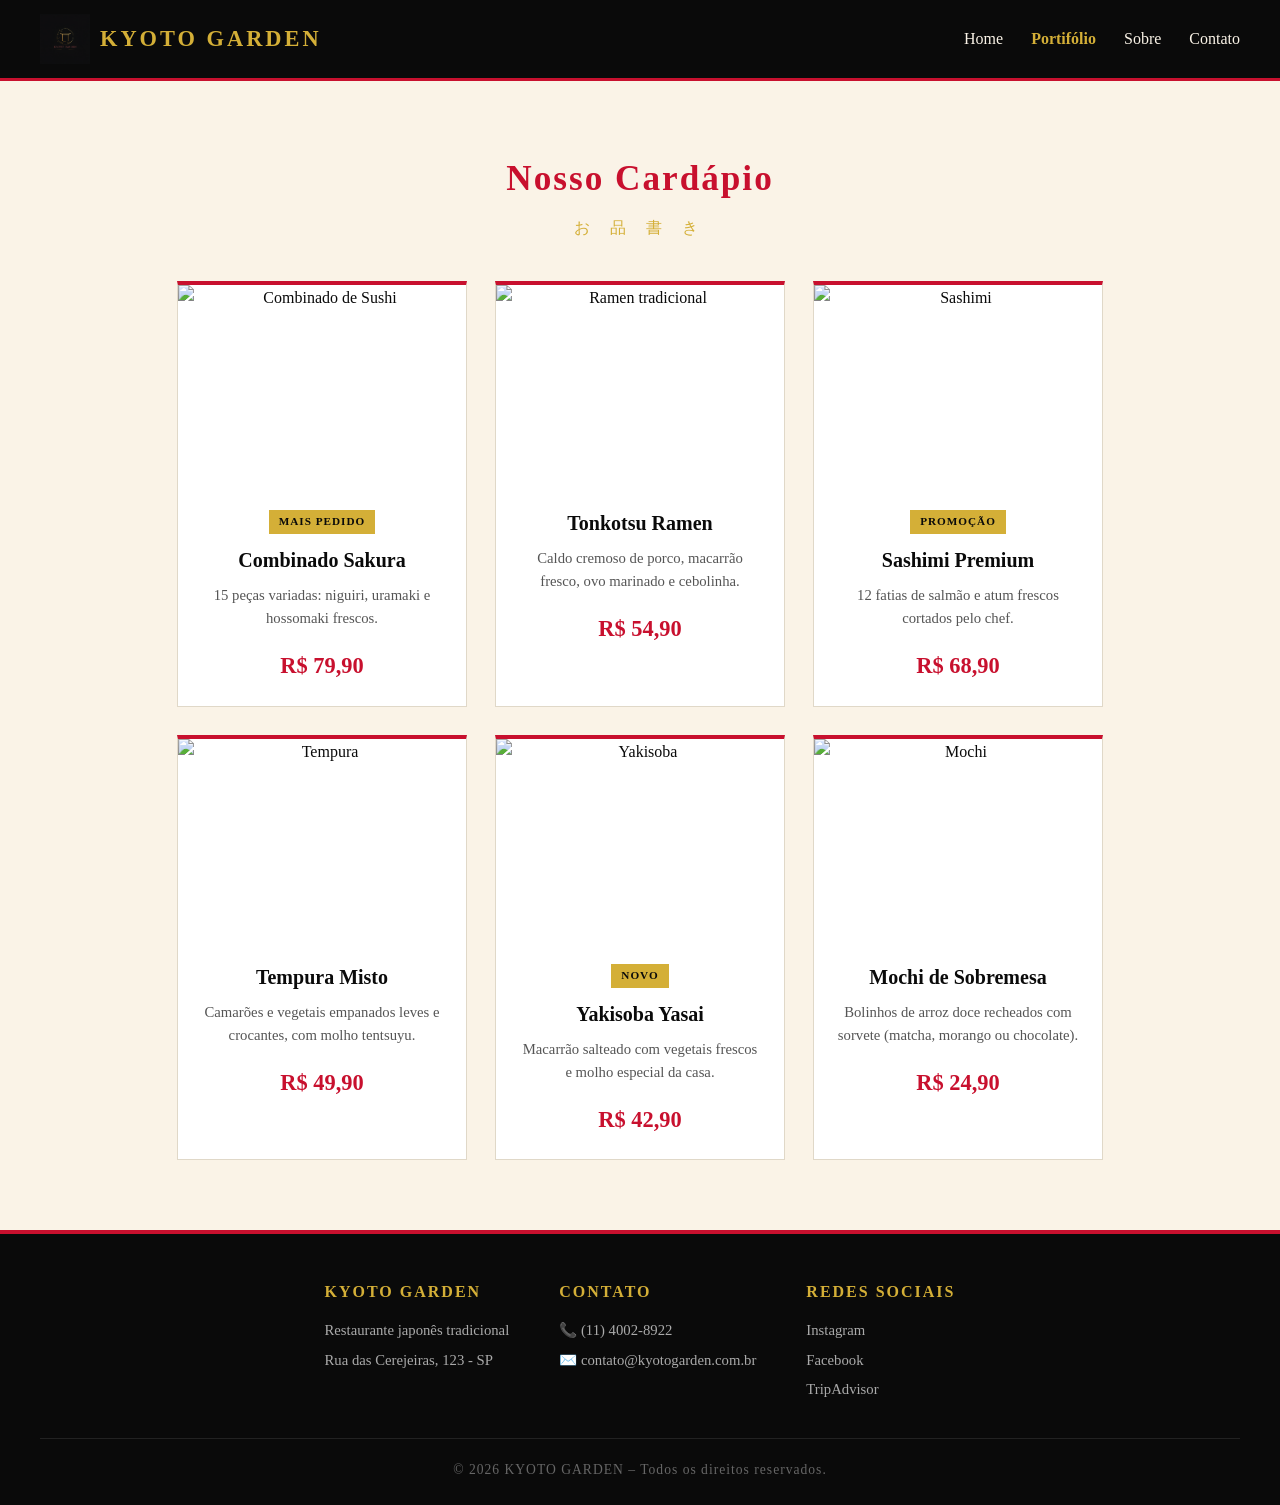
==== pages/portifolio.html @ 2eb0623e "feat: criar página portifólio com cardápio de pratos Página de cardápio com 6 cards de pratos típico" ====
<!DOCTYPE html>
<html lang="pt-BR">
<head>
  <meta charset="UTF-8" />
  <meta name="viewport" content="width=device-width, initial-scale=1.0" />
  <title>Cardápio - Kyoto Garden</title>
  <link rel="icon" href="../src/assets/img/logo.png" />
  <link rel="stylesheet" href="../src/css/estilo.css" />
</head>
<body>

  <nav>
    <a href="../index.html" class="logo">
      <img src="../src/assets/img/logo.png" alt="Kyoto Garden" />
      <span>KYOTO GARDEN</span>
    </a>
    <ul>
      <li><a href="../index.html">Home</a></li>
      <li><a href="portifolio.html">Portifólio</a></li>
      <li><a href="sobre.html">Sobre</a></li>
      <li><a href="contato.html">Contato</a></li>
    </ul>
  </nav>

  <main>
    <section>
      <h2>Nosso Cardápio</h2>
      <span class="kanji-titulo">お 品 書 き</span>
      <div class="cards">

        <div class="card">
          <img src="https://images.unsplash.com/photo-1579871494447-9811cf80d66c?w=600&h=400&fit=crop" alt="Combinado de Sushi" />
          <div class="card-conteudo">
            <span class="tag-promo">MAIS PEDIDO</span>
            <h3>Combinado Sakura</h3>
            <p class="descricao">15 peças variadas: niguiri, uramaki e hossomaki frescos.</p>
            <p class="preco">R$ 79,90</p>
          </div>
        </div>

        <div class="card">
          <img src="https://images.unsplash.com/photo-1569718212165-3a8278d5f624?w=600&h=400&fit=crop" alt="Ramen tradicional" />
          <div class="card-conteudo">
            <h3>Tonkotsu Ramen</h3>
            <p class="descricao">Caldo cremoso de porco, macarrão fresco, ovo marinado e cebolinha.</p>
            <p class="preco">R$ 54,90</p>
          </div>
        </div>

        <div class="card">
          <img src="https://images.unsplash.com/photo-1615361200141-f45040f367be?w=600&h=400&fit=crop" alt="Sashimi" />
          <div class="card-conteudo">
            <span class="tag-promo">PROMOÇÃO</span>
            <h3>Sashimi Premium</h3>
            <p class="descricao">12 fatias de salmão e atum frescos cortados pelo chef.</p>
            <p class="preco">R$ 68,90</p>
          </div>
        </div>

        <div class="card">
          <img src="https://images.unsplash.com/photo-1606491956689-2ea866880c84?w=600&h=400&fit=crop" alt="Tempura" />
          <div class="card-conteudo">
            <h3>Tempura Misto</h3>
            <p class="descricao">Camarões e vegetais empanados leves e crocantes, com molho tentsuyu.</p>
            <p class="preco">R$ 49,90</p>
          </div>
        </div>

        <div class="card">
          <img src="https://images.unsplash.com/photo-1632709810780-b5a4343cebcc?w=600&h=400&fit=crop" alt="Yakisoba" />
          <div class="card-conteudo">
            <span class="tag-promo">NOVO</span>
            <h3>Yakisoba Yasai</h3>
            <p class="descricao">Macarrão salteado com vegetais frescos e molho especial da casa.</p>
            <p class="preco">R$ 42,90</p>
          </div>
        </div>

        <div class="card">
          <img src="https://images.unsplash.com/photo-1631206753348-db44968fd440?w=600&h=400&fit=crop" alt="Mochi" />
          <div class="card-conteudo">
            <h3>Mochi de Sobremesa</h3>
            <p class="descricao">Bolinhos de arroz doce recheados com sorvete (matcha, morango ou chocolate).</p>
            <p class="preco">R$ 24,90</p>
          </div>
        </div>

      </div>
    </section>
  </main>

  <footer>
    <div class="footer-grid">
      <div class="footer-col">
        <h4>Kyoto Garden</h4>
        <p>Restaurante japonês tradicional</p>
        <p>Rua das Cerejeiras, 123 - SP</p>
      </div>
      <div class="footer-col">
        <h4>Contato</h4>
        <p>📞 (11) 4002-8922</p>
        <p>✉️ contato@kyotogarden.com.br</p>
      </div>
      <div class="footer-col">
        <h4>Redes Sociais</h4>
        <a href="#">Instagram</a>
        <a href="#">Facebook</a>
        <a href="#">TripAdvisor</a>
      </div>
    </div>
    <p class="copyright">© 2026 KYOTO GARDEN – Todos os direitos reservados.</p>
  </footer>

  <script src="../src/js/script.js"></script>
</body>
</html>
---- src/css/estilo.css ----
* {
  margin: 0;
  padding: 0;
  box-sizing: border-box;
}

:root {
  --vermelho: #c8102e;
  --vermelho-escuro: #8b0a1f;
  --preto: #0a0a0a;
  --creme: #faf3e7;
  --dourado: #d4af37;
  --cinza: #555;
}

body {
  font-family: 'Georgia', 'Times New Roman', serif;
  background-color: var(--creme);
  color: var(--preto);
  line-height: 1.6;
}

/* NAV */
nav {
  background-color: var(--preto);
  padding: 14px 40px;
  display: flex;
  justify-content: space-between;
  align-items: center;
  position: sticky;
  top: 0;
  z-index: 100;
  border-bottom: 3px solid var(--vermelho);
}

nav .logo {
  display: flex;
  align-items: center;
  gap: 10px;
  text-decoration: none;
  color: var(--creme);
}

nav .logo img {
  width: 50px;
  height: 50px;
  object-fit: contain;
}

nav .logo span {
  font-size: 1.4rem;
  font-weight: bold;
  color: var(--dourado);
  letter-spacing: 3px;
}

nav ul {
  list-style: none;
  display: flex;
  gap: 28px;
}

nav ul li a {
  color: var(--creme);
  text-decoration: none;
  font-size: 1rem;
  transition: color 0.3s;
}

nav ul li a:hover {
  color: var(--dourado);
}

/* HERO */
.hero {
  display: flex;
  flex-direction: column;
  align-items: center;
  justify-content: center;
  text-align: center;
  padding: 100px 20px;
  background: linear-gradient(rgba(10, 10, 10, 0.85), rgba(10, 10, 10, 0.85)),
              url('https://images.unsplash.com/photo-1580822184713-fc5400e7fe10?w=1600&q=80') center/cover;
  color: var(--creme);
  min-height: 85vh;
  position: relative;
}

.hero img.hero-logo {
  width: 150px;
  height: 150px;
  margin-bottom: 22px;
  filter: drop-shadow(0 0 30px rgba(212, 175, 55, 0.5));
}

.hero h1 {
  font-size: 3rem;
  color: var(--dourado);
  margin-bottom: 12px;
  letter-spacing: 4px;
}

.hero .subtitulo {
  font-size: 1rem;
  color: var(--vermelho);
  margin-bottom: 24px;
  letter-spacing: 6px;
  text-transform: uppercase;
}

.hero p {
  font-size: 1.15rem;
  color: #ddd;
  max-width: 620px;
  margin-bottom: 32px;
}

.btn {
  background-color: var(--vermelho);
  color: var(--creme);
  padding: 14px 36px;
  border: 2px solid var(--vermelho);
  border-radius: 0;
  font-size: 1rem;
  font-weight: bold;
  text-decoration: none;
  cursor: pointer;
  letter-spacing: 2px;
  text-transform: uppercase;
  transition: all 0.3s;
  display: inline-block;
}

.btn:hover {
  background-color: transparent;
  color: var(--dourado);
  border-color: var(--dourado);
}

/* SEÇÕES */
section {
  padding: 70px 40px;
}

section.alt {
  background-color: #fff;
}

section h2 {
  font-size: 2.2rem;
  text-align: center;
  color: var(--vermelho);
  margin-bottom: 8px;
  letter-spacing: 2px;
}

section .kanji-titulo {
  display: block;
  text-align: center;
  color: var(--dourado);
  font-size: 1rem;
  letter-spacing: 8px;
  margin-bottom: 40px;
}

/* CARDS */
.cards {
  display: flex;
  flex-wrap: wrap;
  gap: 28px;
  justify-content: center;
}

.card {
  background-color: #fff;
  border: 1px solid #e0d8c8;
  border-top: 4px solid var(--vermelho);
  border-radius: 0;
  padding: 0;
  width: 290px;
  text-align: center;
  transition: transform 0.3s, box-shadow 0.3s;
  overflow: hidden;
}

.card:hover {
  transform: translateY(-6px);
  box-shadow: 0 12px 30px rgba(200, 16, 46, 0.18);
}

.card img {
  width: 100%;
  height: 200px;
  object-fit: cover;
  display: block;
}

.card .card-conteudo {
  padding: 22px;
}

.card h3 {
  font-size: 1.25rem;
  color: var(--preto);
  margin-bottom: 8px;
}

.card .descricao {
  font-size: 0.92rem;
  color: var(--cinza);
  margin-bottom: 14px;
  min-height: 50px;
}

.card .preco {
  font-size: 1.4rem;
  font-weight: bold;
  color: var(--vermelho);
}

.card .tag-promo {
  display: inline-block;
  background-color: var(--dourado);
  color: var(--preto);
  font-size: 0.7rem;
  font-weight: bold;
  padding: 3px 10px;
  letter-spacing: 1px;
  margin-bottom: 10px;
  text-transform: uppercase;
}

/* TABELA */
.tabela-precos {
  width: 100%;
  max-width: 800px;
  margin: 0 auto;
  border-collapse: collapse;
  background-color: #fff;
  box-shadow: 0 4px 15px rgba(0, 0, 0, 0.08);
}

.tabela-precos th,
.tabela-precos td {
  padding: 14px 20px;
  text-align: center;
  border-bottom: 1px solid #e8e0d0;
}

.tabela-precos th {
  background-color: var(--preto);
  color: var(--dourado);
  font-weight: bold;
  letter-spacing: 1px;
  text-transform: uppercase;
  font-size: 0.85rem;
}

.tabela-precos tr:nth-child(even) {
  background-color: #faf3e7;
}

.tabela-precos tr:hover {
  background-color: #fdebef;
}

/* SOBRE */
.sobre-grid {
  display: grid;
  grid-template-columns: 1fr 1fr;
  gap: 50px;
  max-width: 1100px;
  margin: 0 auto;
  align-items: center;
}

.sobre-grid img {
  width: 100%;
  height: 480px;
  object-fit: cover;
  box-shadow: 0 12px 30px rgba(0, 0, 0, 0.2);
}

.sobre-texto {
  font-size: 1.05rem;
  color: #333;
  line-height: 1.85;
  text-align: justify;
}

.sobre-texto p {
  margin-bottom: 18px;
}

.sobre-texto p::first-letter {
  font-size: 1.5rem;
  font-weight: bold;
  color: var(--vermelho);
}

/* CONTATO */
.form-contato {
  max-width: 620px;
  margin: 0 auto;
  display: flex;
  flex-direction: column;
  gap: 14px;
  background-color: #fff;
  padding: 38px;
  border-top: 4px solid var(--vermelho);
  box-shadow: 0 4px 15px rgba(0, 0, 0, 0.08);
}

.form-contato label {
  font-size: 0.85rem;
  color: var(--cinza);
  text-transform: uppercase;
  letter-spacing: 1px;
  font-weight: bold;
}

.form-contato input,
.form-contato textarea {
  padding: 13px;
  border: 1px solid #d0c8b8;
  background-color: #faf3e7;
  color: var(--preto);
  font-size: 1rem;
  outline: none;
  font-family: inherit;
  transition: border-color 0.3s;
}

.form-contato input:focus,
.form-contato textarea:focus {
  border-color: var(--vermelho);
  background-color: #fff;
}

.form-contato textarea {
  resize: vertical;
  min-height: 140px;
}

.form-contato button {
  align-self: flex-start;
  margin-top: 8px;
}

/* FOOTER */
footer {
  background-color: var(--preto);
  border-top: 4px solid var(--vermelho);
  padding: 45px 40px 25px;
  text-align: center;
  color: var(--creme);
}

footer .footer-grid {
  display: flex;
  flex-wrap: wrap;
  justify-content: center;
  gap: 50px;
  margin-bottom: 30px;
  text-align: left;
}

footer .footer-col h4 {
  color: var(--dourado);
  margin-bottom: 14px;
  font-size: 1rem;
  letter-spacing: 2px;
  text-transform: uppercase;
}

footer .footer-col p,
footer .footer-col a {
  color: #aaa;
  font-size: 0.92rem;
  text-decoration: none;
  display: block;
  margin-bottom: 6px;
  transition: color 0.3s;
}

footer .footer-col a:hover {
  color: var(--vermelho);
}

footer .copyright {
  color: #666;
  font-size: 0.85rem;
  padding-top: 20px;
  border-top: 1px solid #222;
  letter-spacing: 1px;
}

/* RESPONSIVO */
@media (max-width: 900px) {
  .sobre-grid {
    grid-template-columns: 1fr;
  }
  .sobre-grid img {
    height: 320px;
  }
}

@media (max-width: 768px) {
  nav {
    flex-direction: column;
    gap: 12px;
    padding: 14px 20px;
  }

  nav ul {
    gap: 16px;
    flex-wrap: wrap;
    justify-content: center;
  }

  .hero h1 {
    font-size: 2rem;
    letter-spacing: 2px;
  }

  section {
    padding: 50px 20px;
  }

  .card {
    width: 100%;
    max-width: 340px;
  }

  footer .footer-grid {
    flex-direction: column;
    align-items: center;
    text-align: center;
    gap: 28px;
  }
}
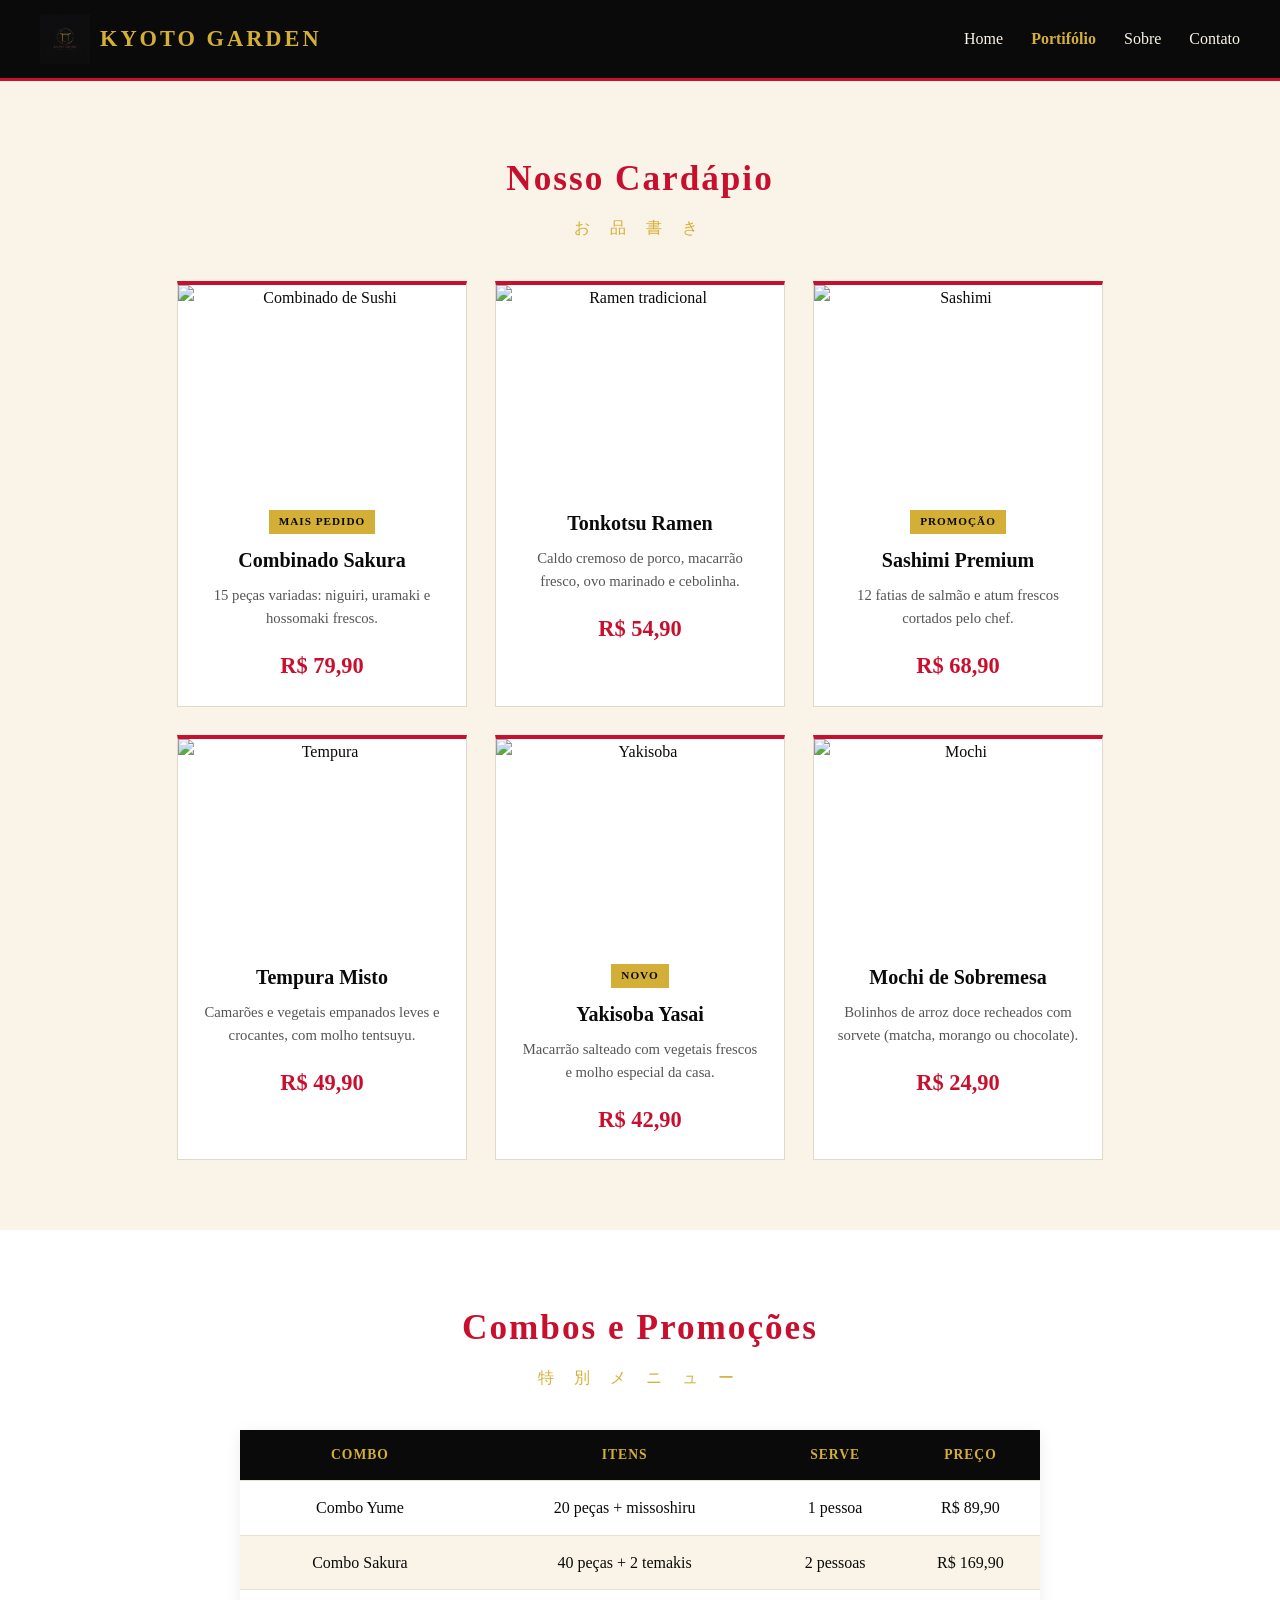
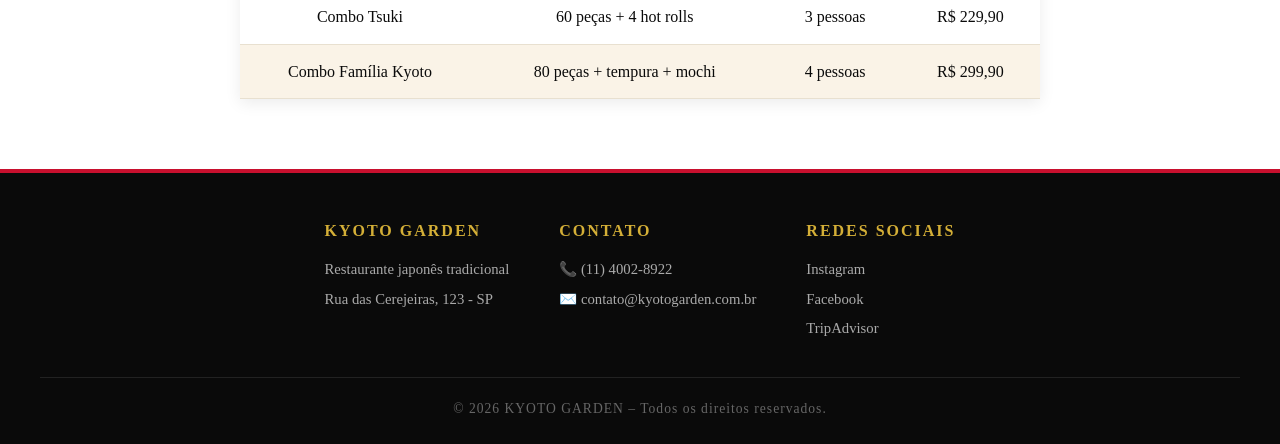
==== commit d5b14033: "feat: adicionar tabela de combos e promoções Tabela com 4 combos (Yume, Sakura, Tsuki e Família Kyot" ====
--- a/pages/portifolio.html
+++ b/pages/portifolio.html
@@ -87,6 +87,47 @@
 
       </div>
     </section>
+
+    <section class="alt">
+      <h2>Combos e Promoções</h2>
+      <span class="kanji-titulo">特 別 メ ニ ュ ー</span>
+      <table class="tabela-precos">
+        <thead>
+          <tr>
+            <th>Combo</th>
+            <th>Itens</th>
+            <th>Serve</th>
+            <th>Preço</th>
+          </tr>
+        </thead>
+        <tbody>
+          <tr>
+            <td>Combo Yume</td>
+            <td>20 peças + missoshiru</td>
+            <td>1 pessoa</td>
+            <td>R$ 89,90</td>
+          </tr>
+          <tr>
+            <td>Combo Sakura</td>
+            <td>40 peças + 2 temakis</td>
+            <td>2 pessoas</td>
+            <td>R$ 169,90</td>
+          </tr>
+          <tr>
+            <td>Combo Tsuki</td>
+            <td>60 peças + 4 hot rolls</td>
+            <td>3 pessoas</td>
+            <td>R$ 229,90</td>
+          </tr>
+          <tr>
+            <td>Combo Família Kyoto</td>
+            <td>80 peças + tempura + mochi</td>
+            <td>4 pessoas</td>
+            <td>R$ 299,90</td>
+          </tr>
+        </tbody>
+      </table>
+    </section>
   </main>
 
   <footer>
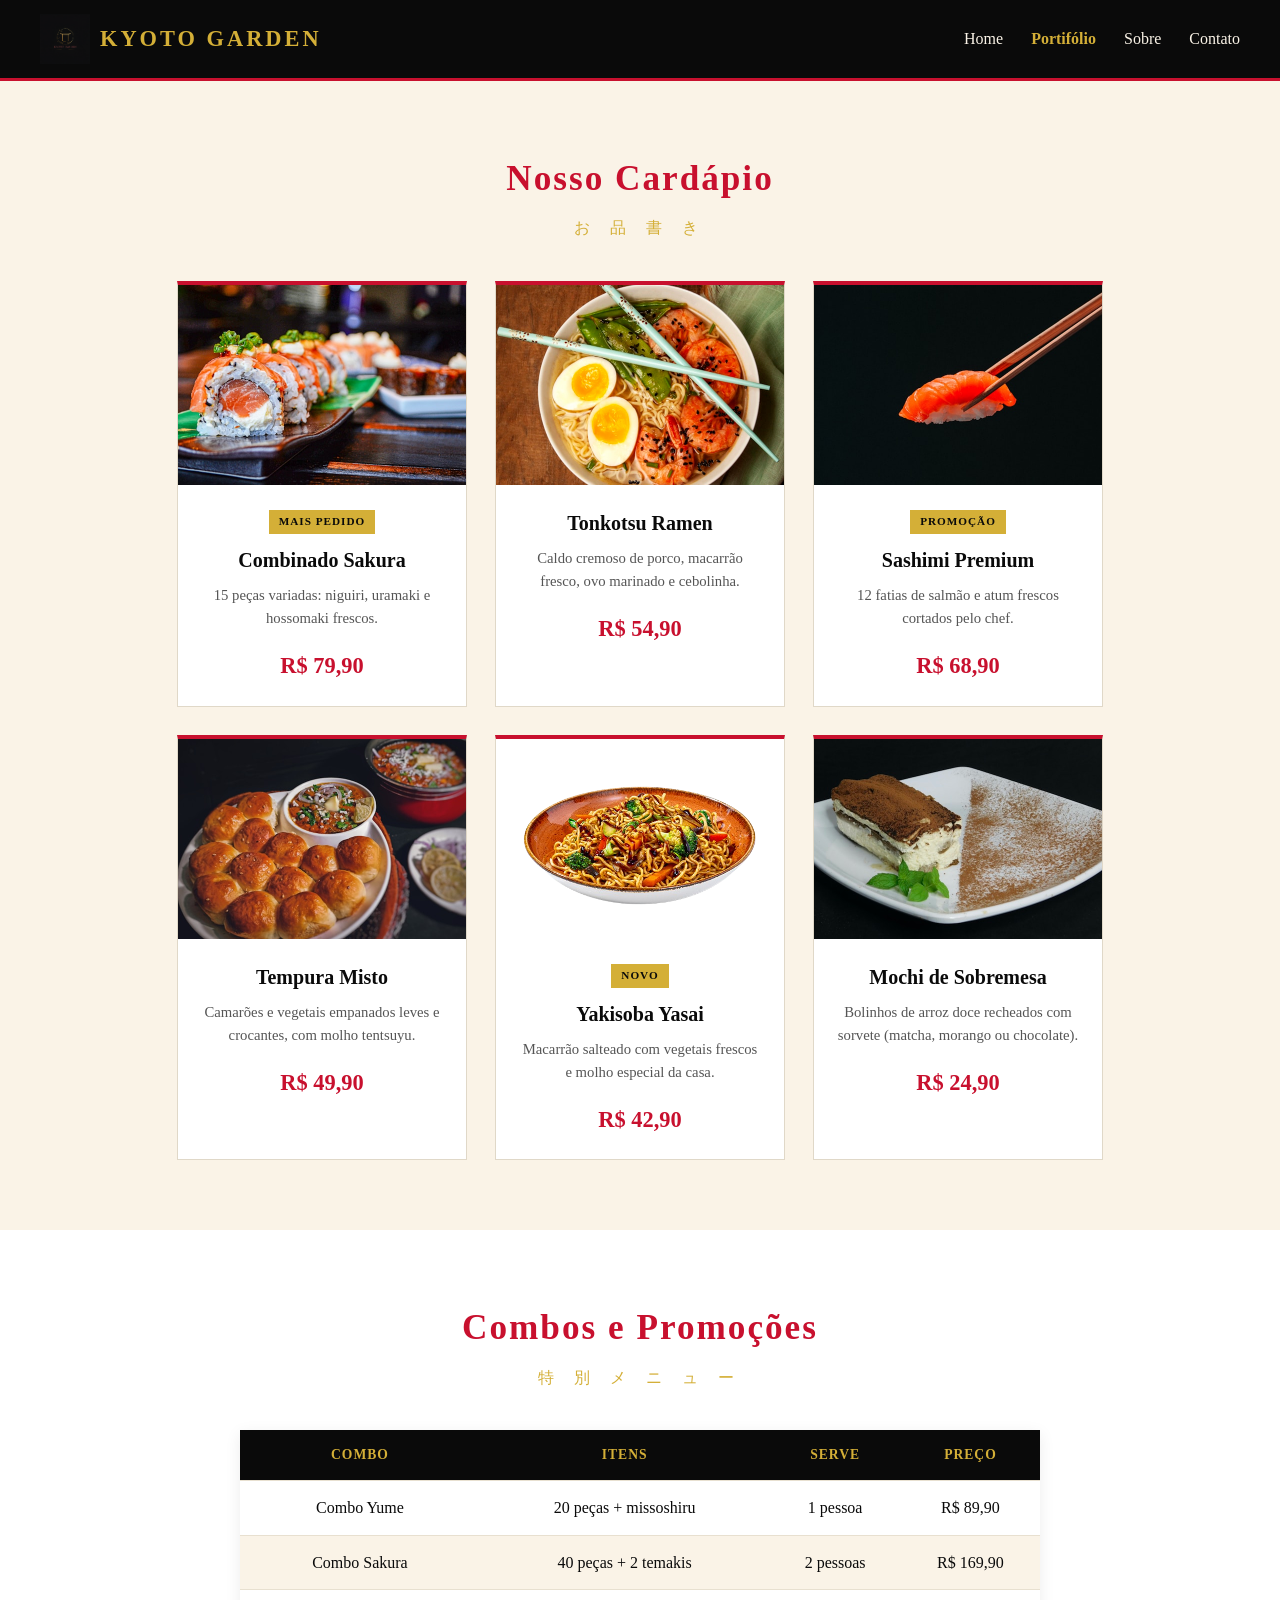
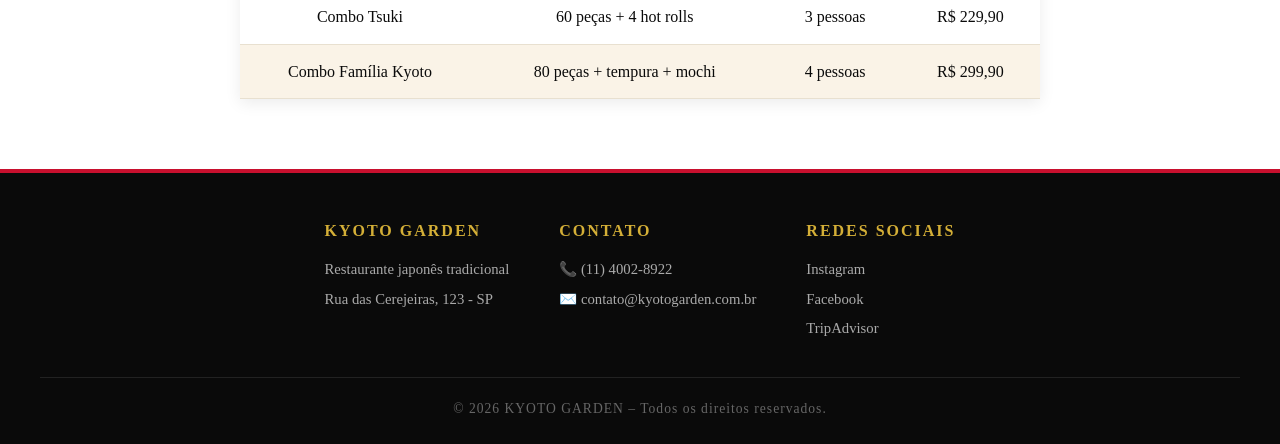
==== commit 4ea884a0: "feat: Arrumando imgs que não haviam subido" ====
--- a/pages/portifolio.html
+++ b/pages/portifolio.html
@@ -29,7 +29,7 @@
       <div class="cards">
 
         <div class="card">
-          <img src="https://images.unsplash.com/photo-1579871494447-9811cf80d66c?w=600&h=400&fit=crop" alt="Combinado de Sushi" />
+          <img src="../src/assets/img/sushi.jpg" alt="Combinado de Sushi" />
           <div class="card-conteudo">
             <span class="tag-promo">MAIS PEDIDO</span>
             <h3>Combinado Sakura</h3>
@@ -39,7 +39,7 @@
         </div>
 
         <div class="card">
-          <img src="https://images.unsplash.com/photo-1569718212165-3a8278d5f624?w=600&h=400&fit=crop" alt="Ramen tradicional" />
+          <img src="../src/assets/img/Ramen tradicional.jpg" alt="Ramen tradicional" />
           <div class="card-conteudo">
             <h3>Tonkotsu Ramen</h3>
             <p class="descricao">Caldo cremoso de porco, macarrão fresco, ovo marinado e cebolinha.</p>
@@ -48,7 +48,7 @@
         </div>
 
         <div class="card">
-          <img src="https://images.unsplash.com/photo-1615361200141-f45040f367be?w=600&h=400&fit=crop" alt="Sashimi" />
+          <img src="../src/assets/img/sashimi.jpg" alt="Sashimi" />
           <div class="card-conteudo">
             <span class="tag-promo">PROMOÇÃO</span>
             <h3>Sashimi Premium</h3>
@@ -58,7 +58,7 @@
         </div>
 
         <div class="card">
-          <img src="https://images.unsplash.com/photo-1606491956689-2ea866880c84?w=600&h=400&fit=crop" alt="Tempura" />
+          <img src="../src/assets/img/Tempura.jpg" alt="Tempura" />
           <div class="card-conteudo">
             <h3>Tempura Misto</h3>
             <p class="descricao">Camarões e vegetais empanados leves e crocantes, com molho tentsuyu.</p>
@@ -67,7 +67,7 @@
         </div>
 
         <div class="card">
-          <img src="https://images.unsplash.com/photo-1632709810780-b5a4343cebcc?w=600&h=400&fit=crop" alt="Yakisoba" />
+          <img src="../src/assets/img/Yakisoba.png" alt="Yakisoba" />
           <div class="card-conteudo">
             <span class="tag-promo">NOVO</span>
             <h3>Yakisoba Yasai</h3>
@@ -77,7 +77,7 @@
         </div>
 
         <div class="card">
-          <img src="https://images.unsplash.com/photo-1631206753348-db44968fd440?w=600&h=400&fit=crop" alt="Mochi" />
+          <img src="../src/assets/img/mochi.jpg" alt="Mochi" />
           <div class="card-conteudo">
             <h3>Mochi de Sobremesa</h3>
             <p class="descricao">Bolinhos de arroz doce recheados com sorvete (matcha, morango ou chocolate).</p>
